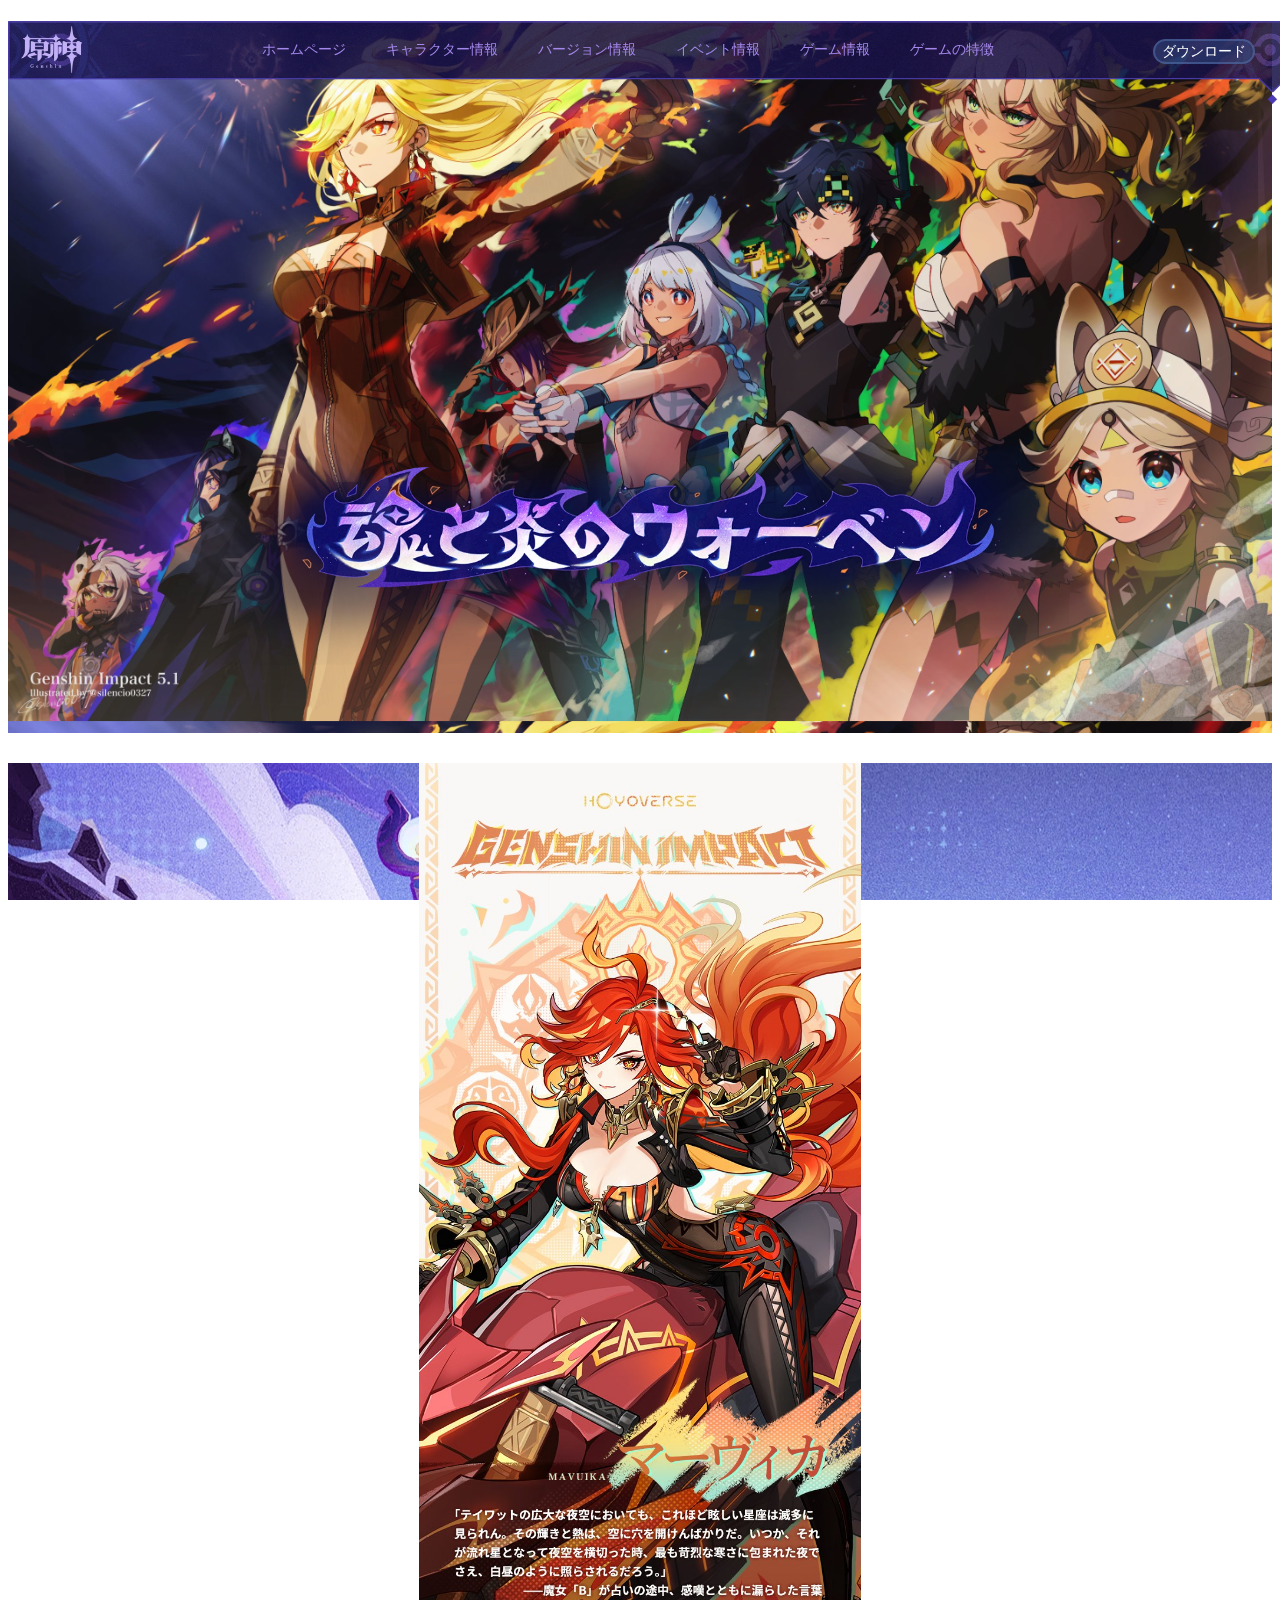
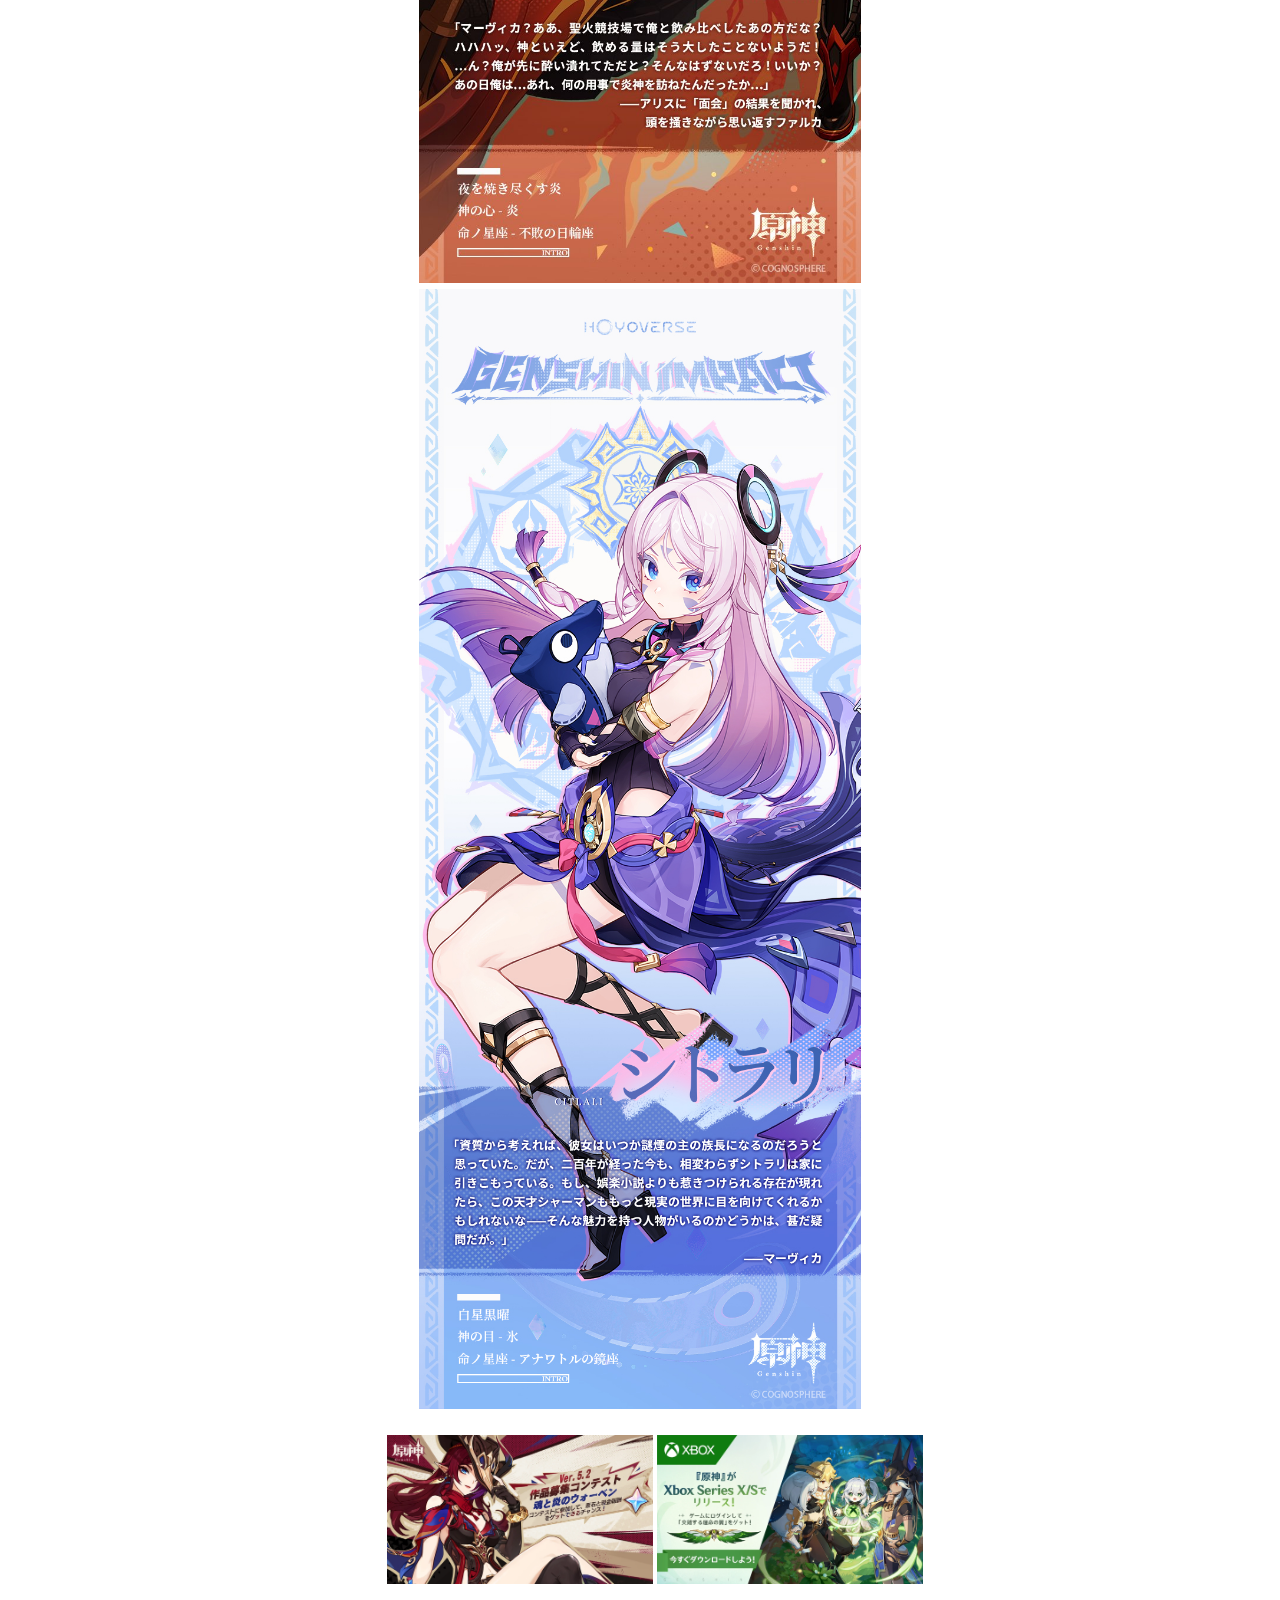
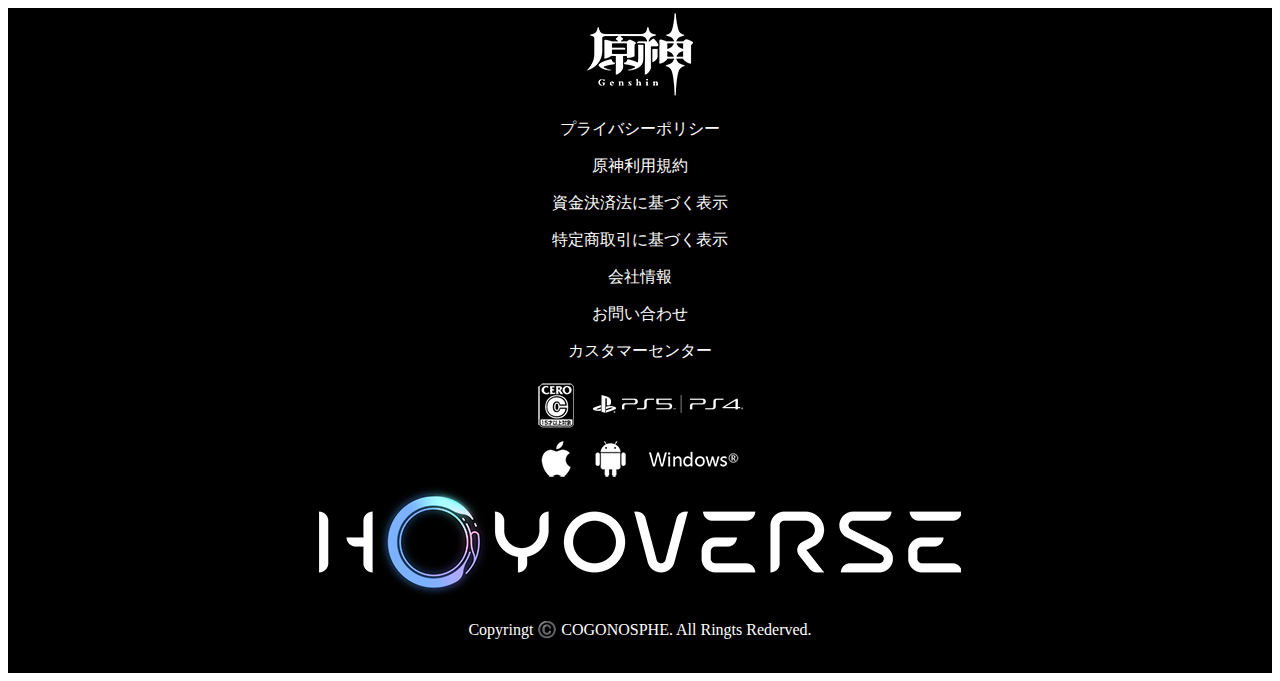
==== 20241206/index.html @ c66a65d4 "Add files via upload" ====
<!DOCTYPE html>
<html lang="ja">
<head>
    <meta charset="UTF-8">
    <title>Document</title>
    <link rel="stylesheet" href="css/style.css">
</head>
<body>
    <header>
        <tag>
            <img class="p" src="img/タグ一覧.webp"> 
            <img class="logo" src="img/gensin.webp">
            <!-- <img class="down" src="img/ダウンロード.webp"> -->
             <tag class="download">
              ダウンロード
             </tag>
        </tag>
        <div class="oo">
            <tag class="home">
                ホームページ
            </tag>
            <tag class="chara">
                キャラクター情報
            </tag>
            <tag class="version">
                バージョン情報
            </tag>
            <tag class="event">
                イベント情報
            </tag>
            <tag class="game1">
                ゲーム情報
            </tag>
            <tag class="game2">
                ゲームの特徴
            </tag>
        </div>
        
    </header>
    <main>
        <h1>
          <!-- <img class="haikei" src="img/Gbm9FFvbkAADwWn.jpg"> -->
          <img class="tamasi" src="img/tamasi.webp">
        </h1>

        <h2>
          <img class="god" src="img/god2.jpg">
          <br>
          <img class="sito" src="img/sito2.jpg">
        </h2>

        <h3 class="cx">
            <img class="chaska" src="img/チャスカ.webp">
            <img class="xbox" src="img/xbox.webp">
        </h3>
    </main>
    <footer>
        <div class="f">
          <img class="genshin2" src="img/fo-genshin.png">  
            <p>プライバシーポリシー</p>
            <p>原神利用規約</p>
            <p>資金決済法に基づく表示</p>
            <p>特定商取引に基づく表示</p>
            <p>会社情報 </p>
            <p>お問い合わせ</p>
            <p>カスタマーセンター</p>
          <img class="ps" src="img/ps.png">
          <br>
          <img class="ps" src="img/hoyo.png">
          <p class="Copyringt">Copyringt ©️ COGONOSPHE. All Ringts Rederved.</p> 
          <br>
        </div>       
    </footer>
</body>
</html>
---- 20241206/css/style.css ----
@charset "utf-8";



header{
    position: fixed;
    /* background:url(../img/タグ一覧.webp); */
    /* background-size: 100%; */
    /* background-attachment: fixed; */
}
.logo {
    position: absolute;
    width: auto;
    height: 55%;
    max-width: 50%;
    display: flex;
    justify-content: center;
    align-items: center;
    left:1%;
    top: 5%;
    color: #a387ea;
}
.p {
    width: 110%;
}

.down {
    position: absolute;
    width: 10%;
    /* top: 50%; */
    right: 0rem;
    align-items: center;
}

.oo {
    position: absolute;
    gap: 40px;
    color: #a387ea;
    width: auto;
    height: 25%;
    /* max-width: 50%; */
    display: flex;
    justify-content: center;
    align-items: center;
    left:20%;
    top: 5%;
    color: #a387ea;
    font-size: 1.1vw;
    top: 20%;
}

/* .home {
    position: absolute;
    width: auto;
    height: 55%;
    max-width: 50%;
    display: flex;
    justify-content: center;
    align-items: center;
    left:30%;
    top: 5%;
    color: #a387ea;
    
}
.chara {
    position: absolute;
    font-size: 1.2vw;
    top: 19%;
    right: 42rem;
    color: #a387ea;
    
}
.version {
    position: absolute;
    font-size: 1.2vw;
    top: 19%;
    right: 35rem;
    color: #a387ea;
    
}
.event {
    position: absolute;
    font-size: 1.2vw;
    top: 19%;
    right: 29rem;
    color: #a387ea;
    
}
.game1 {
    position: absolute;
    font-size: 1.2vw;
    top: 19%;
    right: 23rem;
    color: #a387ea;
    
}
.game2 {
    position: absolute;
    font-size: 1.2vw;
    top: 19%;
    right: 16rem;
    color: #a387ea;
    
} */
.download {
    position: absolute;  
    /* background: url(../img/ダウンロード.webp); */
    /* background:fixed; */
    border-radius: 25px;
    border: 2px solid rgba(88, 118, 177, 0.50);
    background: rgba(53, 78, 133, 0.50);
    font-size: 1.1vw;
    top: 20%;
    right: 2%;
    color: #fff;
    padding: 1px 7px; 
    display: flex;
    justify-content: center;
    align-items: center;
} 
.haikei {
    width: 100%;
  
}
.tamasi {
    background: url(../img/Gbm9FFvbkAADwWn.jpg);
    background-size: 100%;
    width: 100%;
    top: 50%;
    left: 50%;
    text-align: center;
}
.hai {
    position: absolute;
    min-width: 100%;
    left: 10px;
    top: 140px;
}

h2 {
    background: url(../img/haikei2.webp);
    background-attachment: fixed;
    width: 100%;
    text-align: center;
} 
.god {
    max-width:35%;
    /* padding-left: 750px; */
    text-align: center;

}
.sito {
    max-width:35%;
    /* padding-left: 750px; */
    

}

.cx {
    margin-left: 30%;
}

.chaska,
.xbox {
    width: 30%;
}

footer {
    background: #000;
    color: #fff;
}

.f{
  text-align: center;
}

.copyringt {
    padding: 50px;
}
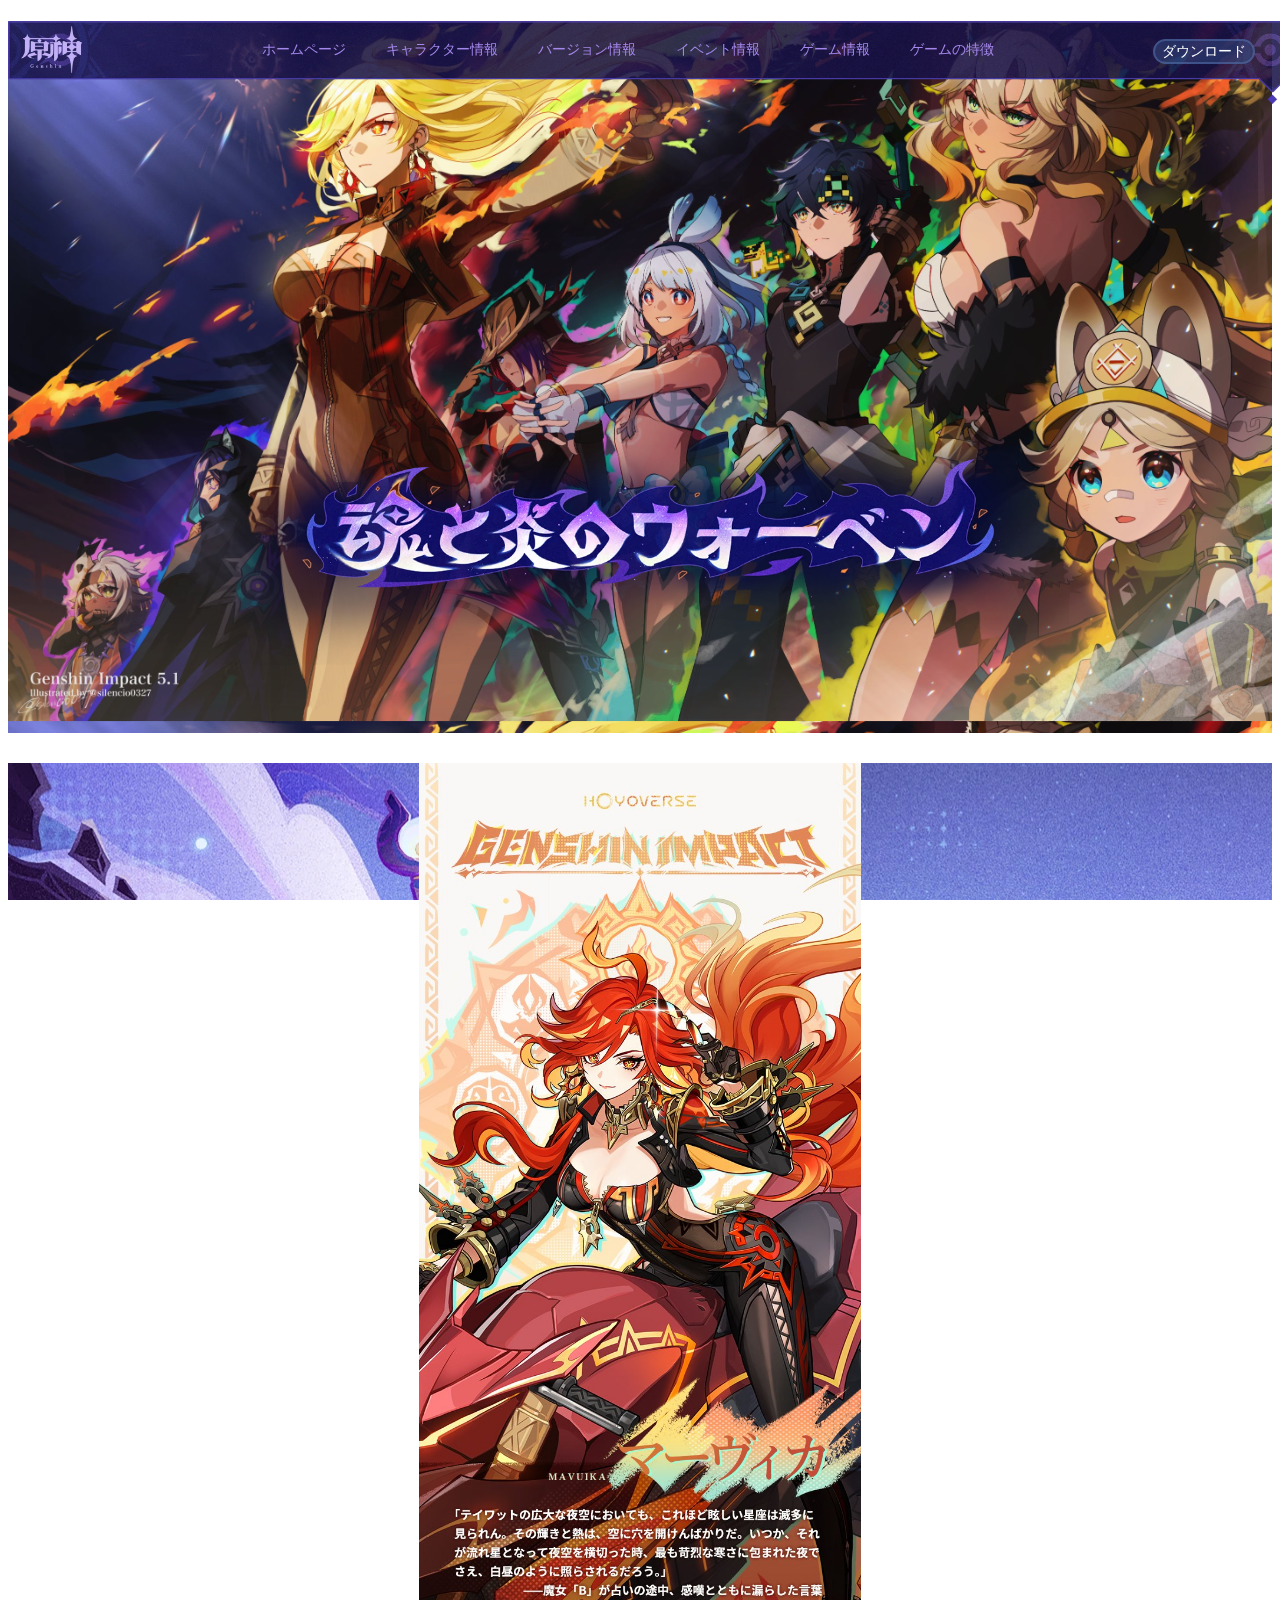
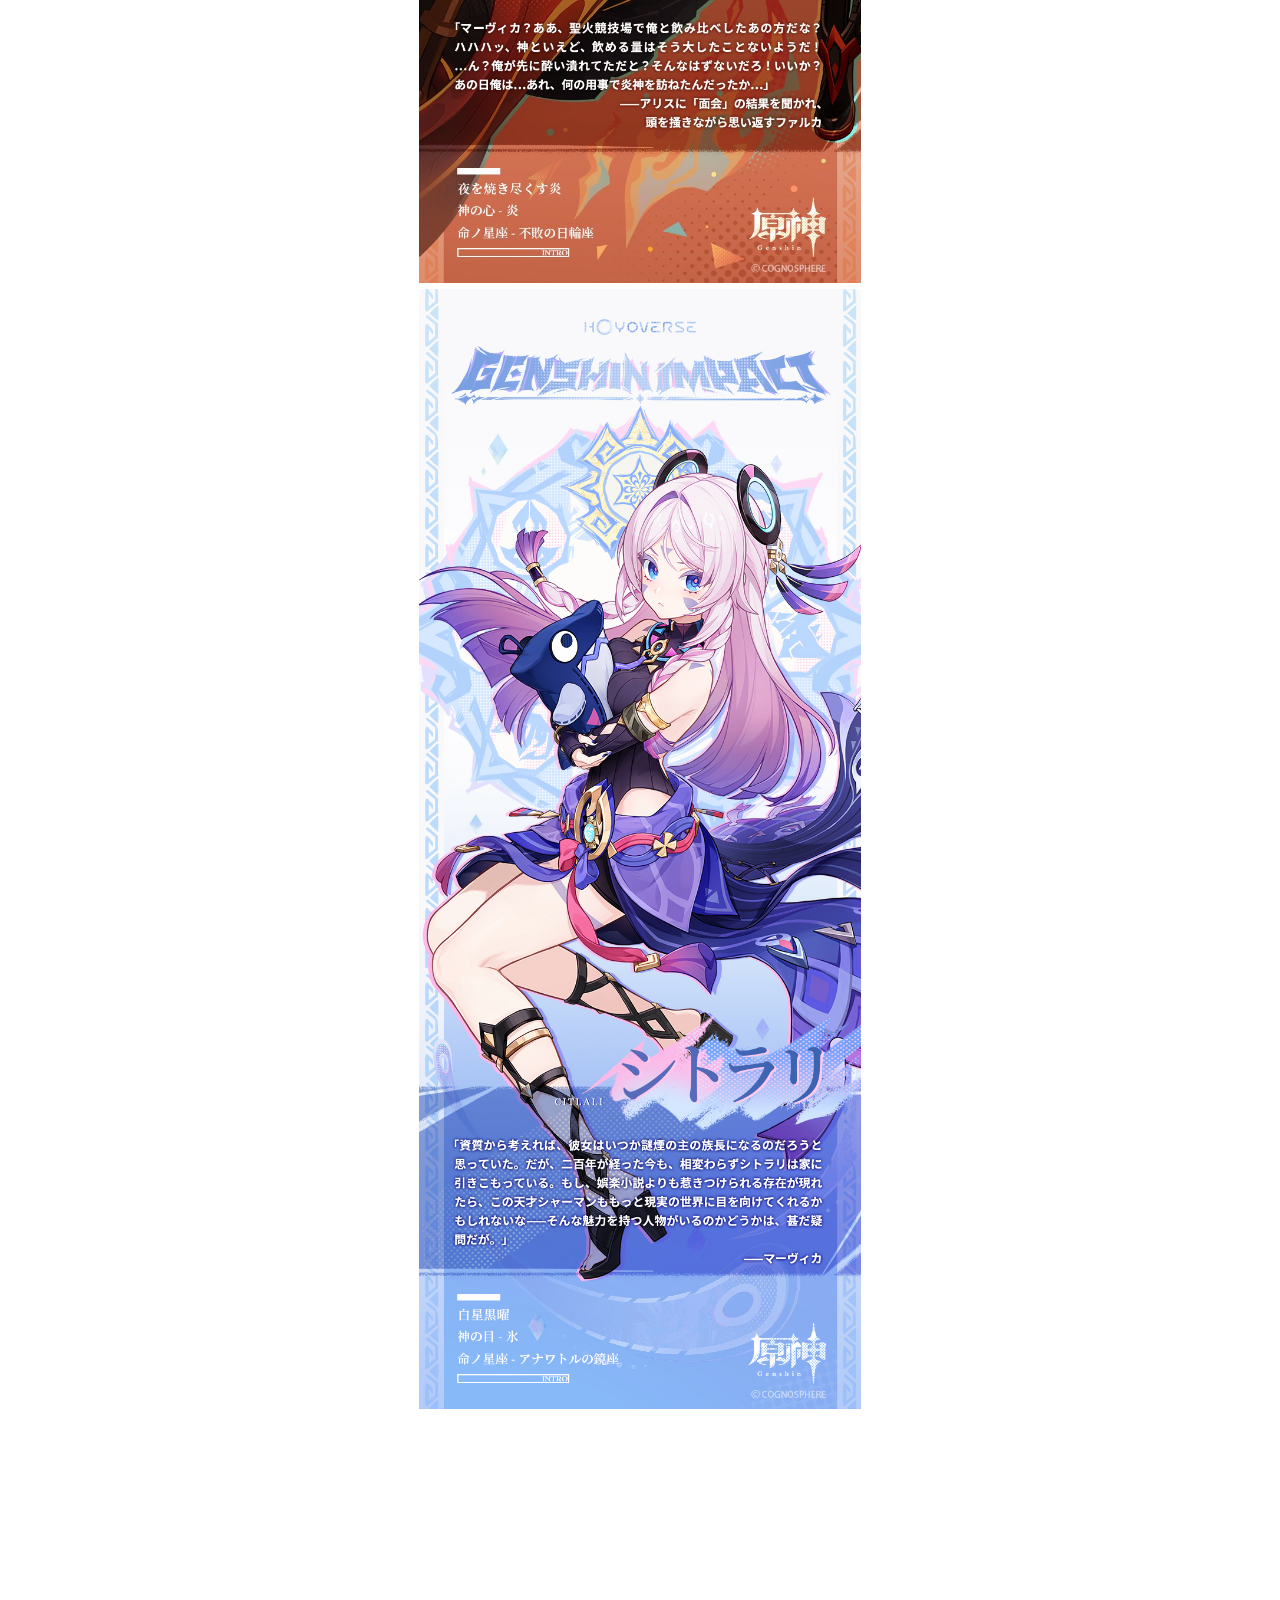
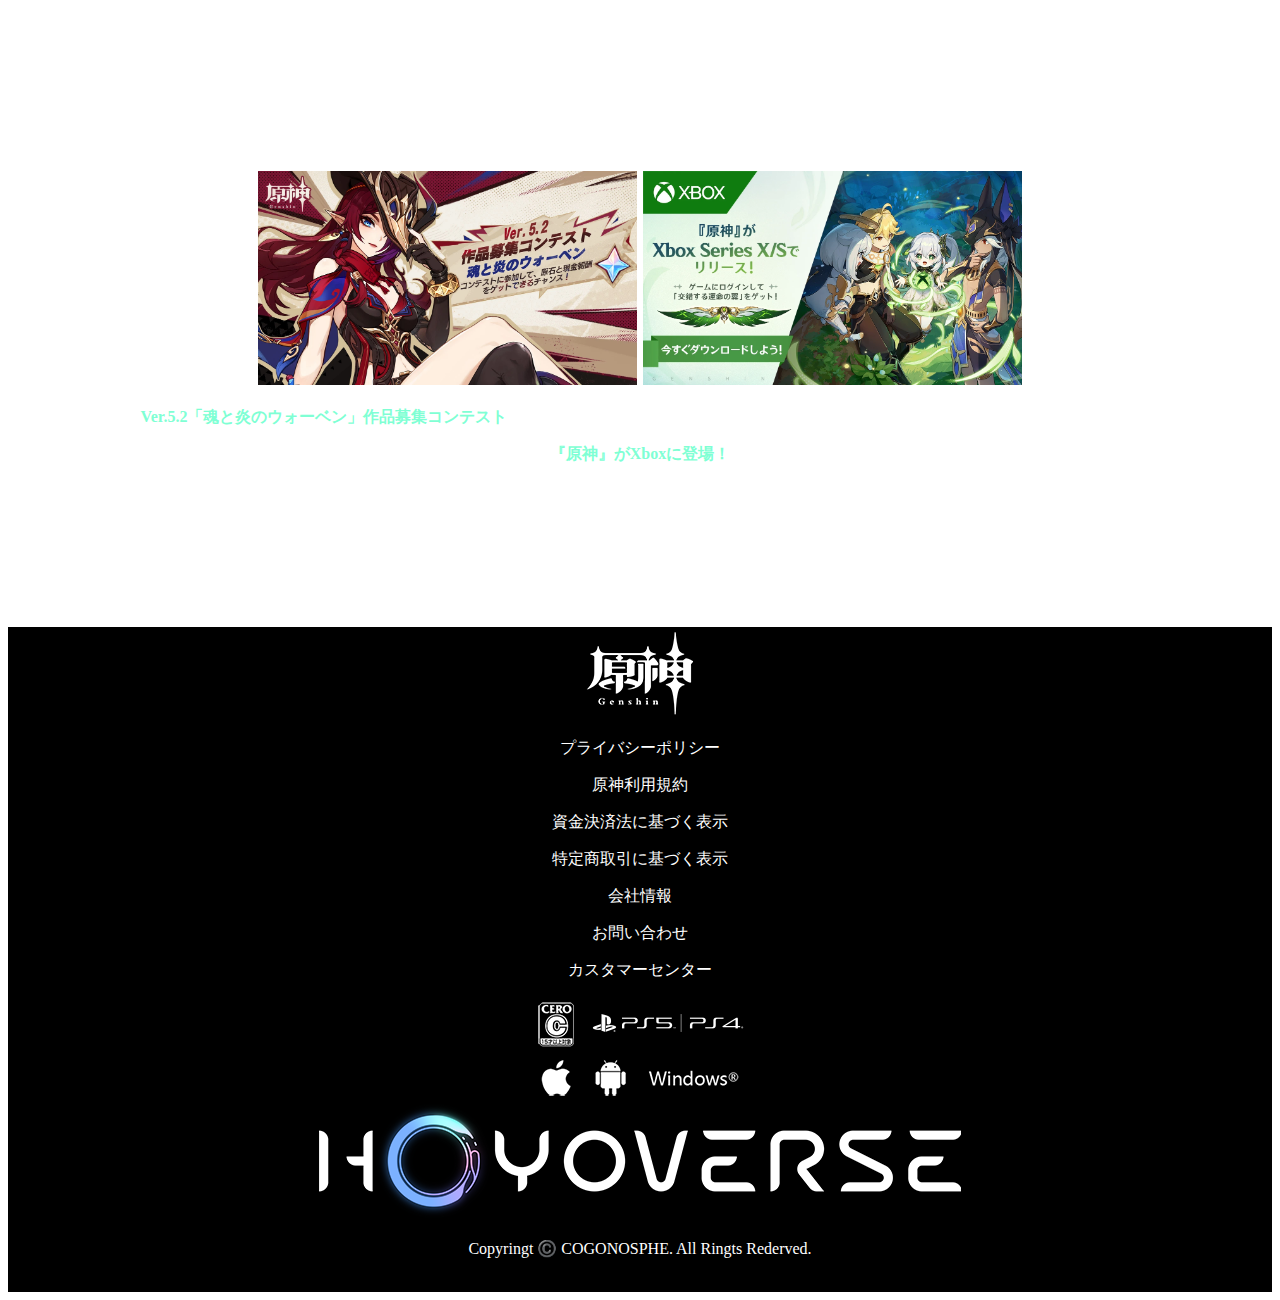
==== commit 6b0c1e65: "Add files via upload" ====
--- a/20241206/index.html
+++ b/20241206/index.html
@@ -47,12 +47,16 @@
           <img class="god" src="img/god2.jpg">
           <br>
           <img class="sito" src="img/sito2.jpg">
+          <p class="eve2">イベント情報</p>
+          <div class="cx">
+                <img class="chaska" src="img/チャスカ.webp">
+                <img class="xbox" src="img/xbox.webp">
+                <div class="cx2">
+                    <p class="chaska2">Ver.5.2「魂と炎のウォーベン」作品募集コンテスト</p>
+                    <p class="xbox2">『原神』がXboxに登場！</p>
+                </div>
+            </div>
         </h2>
-
-        <h3 class="cx">
-            <img class="chaska" src="img/チャスカ.webp">
-            <img class="xbox" src="img/xbox.webp">
-        </h3>
     </main>
     <footer>
         <div class="f">
--- a/20241206/css/style.css
+++ b/20241206/css/style.css
@@ -155,14 +155,48 @@
     
 
 }
+.eve2 {
+    color: #fff;
+    margin-top: 15%;
+    /* margin-right: 20%;
+    margin-left: 20%; */
+    border-top: 0.5px solid;
+    border-bottom: 0.5px solid;
+    margin-bottom: 8%;
+    padding: 1rem;
+    
+    
+}
 
 .cx {
-    margin-left: 30%;
+    padding-bottom: 10%;
+    gap: 5px;
+}
+.cx2 {
+    text-align: center;
+}
+.chaskaall {
+    /* margin-right: 5rem; */
 }
 
 .chaska,
 .xbox {
     width: 30%;
+    justify-content: center;
+}
+
+.chaska2,
+.xbox2  {
+    font-size: 16px;
+    color: aquamarine;
+}
+
+.chaska2 {
+    margin-right: 50%;
+    height: 25%;
+}
+.xbox2{
+    
 }
 
 footer {
